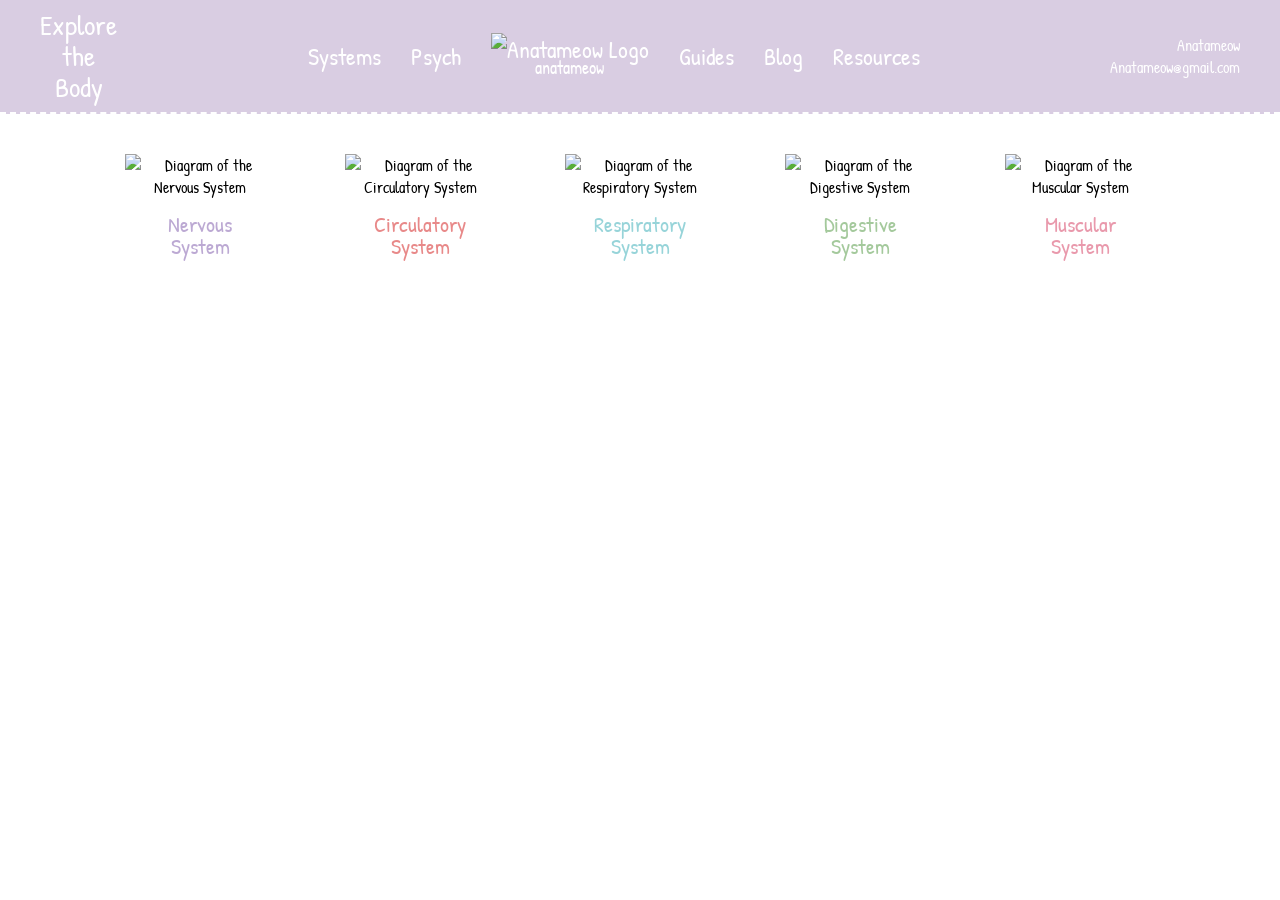
==== index.html @ ae2fab1c "Update index.html" ====
<!DOCTYPE html>
<html lang="en">
<head>
    <meta charset="UTF-8">
    <meta name="viewport" content="width=device-width, initial-scale=1.0">
    <title>Explore the Body - Anatameow</title>
    <link rel="preconnect" href="https://fonts.googleapis.com">
    <link rel="preconnect" href="https://fonts.gstatic.com" crossorigin>
    <link href="https://fonts.googleapis.com/css2?family=Patrick+Hand&display=swap" rel="stylesheet">
    <style>
        body {
            margin: 0;
            font-family: 'Patrick Hand', cursive;
            background-color: #ffffff;
        }

        .header {
            background-color: #d9cde2;
            padding: 10px 40px;
            color: white;
            border-bottom: 2px dashed #ffffff; /* Simplified wavy border */
        }

        .nav-container {
            display: flex;
            justify-content: space-between;
            align-items: center;
            font-size: 24px;
        }

        .nav-left {
            text-align: center;
            font-size: 28px;
            line-height: 1.1;
        }

        .nav-center {
            display: flex;
            align-items: center;
            gap: 30px;
        }
        
        .logo-container {
            text-align: center;
        }

        .logo-container img {
            width: 100px;
            height: auto;
        }
        
        .logo-container p {
            margin: -10px 0 0 0;
            font-size: 18px;
        }

        .nav-right {
            text-align: right;
            font-size: 16px;
        }
        
        .nav-right img {
            width: 16px;
            vertical-align: middle;
            margin-right: 5px;
        }

        .main-content {
            padding: 40px 20px;
            background-color: #ffffff;
        }

        .systems-grid {
            display: flex;
            justify-content: center;
            align-items: flex-start;
            flex-wrap: wrap;
            gap: 20px;
        }

        .system-card {
            display: flex;
            flex-direction: column;
            align-items: center;
            text-align: center;
            width: 200px;
        }

        .system-card img {
            max-width: 150px;
            height: auto;
        }

        .system-card p {
            font-size: 22px;
            margin-top: 15px;
            line-height: 1;
        }

        /* Text colors for captions */
        .color-nervous { color: #bca9d3; }
        .color-circulatory { color: #e88989; }
        .color-respiratory { color: #97d4d9; }
        .color-digestive { color: #a4c99c; }
        .color-muscular { color: #e999ac; }

    </style>
</head>
<body>

    <header class="header">
        <nav class="nav-container">
            <div class="nav-left">Explore<br>the<br>Body</div>
            
            <div class="nav-center">
                <span>Systems</span>
                <span>Psych</span>
                <div class="logo-container">
                    <img src="~/images/logo.png" alt="Anatameow Logo">
                    <p>anatameow</p>
                </div>
                <span>Guides</span>
                <span>Blog</span>
                <span>Resources</span>
            </div>

            <div class="nav-right">
                <div>
                    <img src="[data-uri]" alt="Instagram Icon">
                    <span>Anatameow</span>
                </div>
                <div>Anatameow@gmail.com</div>
            </div>
        </nav>
    </header>

    <main class="main-content">
        <div class="systems-grid">
            <div class="system-card">
                <img src="https://storage.googleapis.com/pr-newsroom-wp/1/2024/07/F91HlKk.png" alt="Diagram of the Nervous System">
                <p class="color-nervous">Nervous<br>System</p>
            </div>
            <div class="system-card">
                <img src="https://storage.googleapis.com/pr-newsroom-wp/1/2024/07/fC11bC9.png" alt="Diagram of the Circulatory System">
                <p class="color-circulatory">Circulatory<br>System</p>
            </div>
            <div class="system-card">
                <img src="https://storage.googleapis.com/pr-newsroom-wp/1/2024/07/yJtQ8nI.png" alt="Diagram of the Respiratory System">
                <p class="color-respiratory">Respiratory<br>System</p>
            </div>
            <div class="system-card">
                <img src="https://storage.googleapis.com/pr-newsroom-wp/1/2024/07/Lh2W1tK.png" alt="Diagram of the Digestive System">
                <p class="color-digestive">Digestive<br>System</p>
            </div>
            <div class="system-card">
                <img src="https://storage.googleapis.com/pr-newsroom-wp/1/2024/07/9y23yG0.png" alt="Diagram of the Muscular System">
                <p class="color-muscular">Muscular<br>System</p>
            </div>
        </div>
    </main>

</body>
</html>
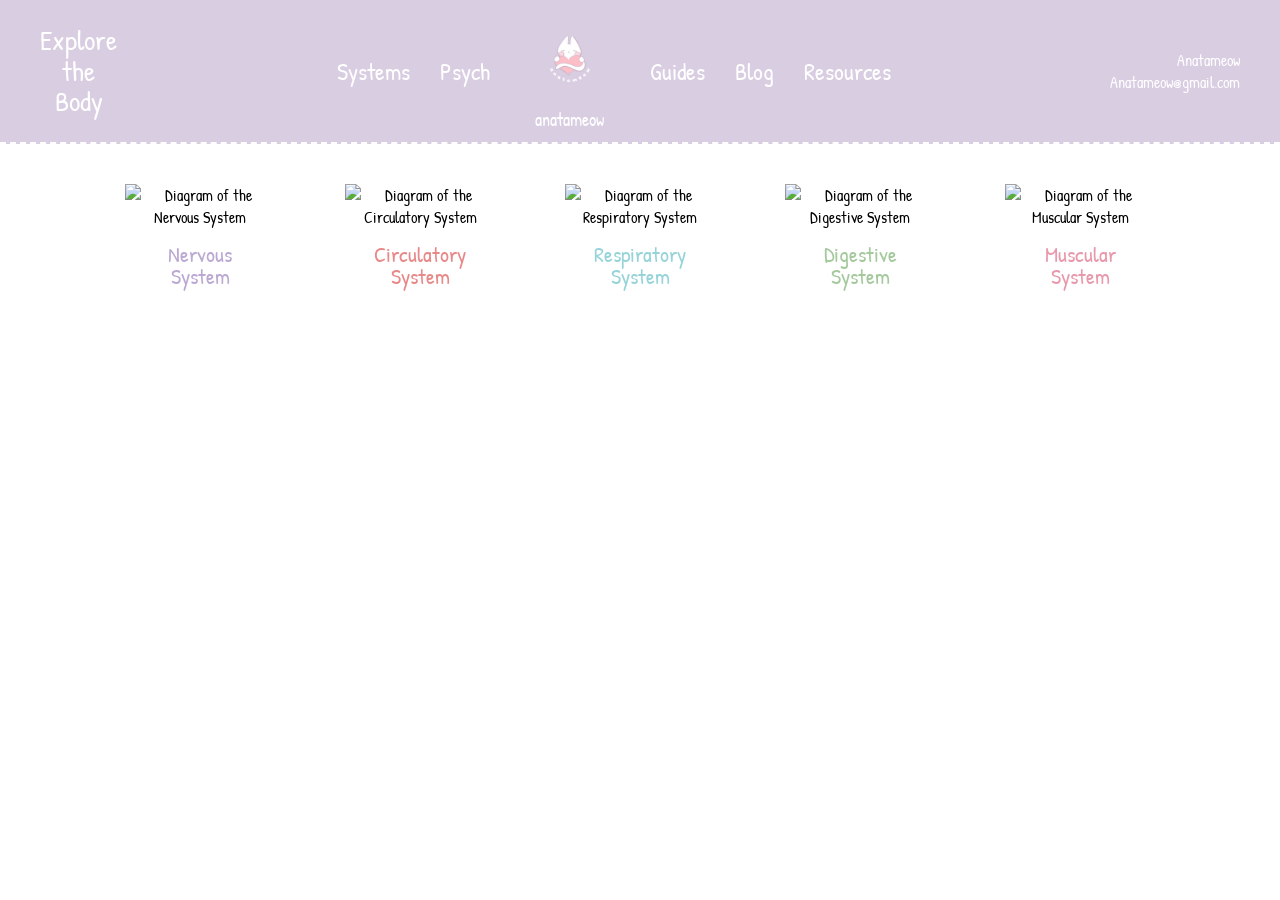
==== commit 13853fda: "Update index.html" ====
--- a/index.html
+++ b/index.html
@@ -116,7 +116,7 @@
                 <span>Systems</span>
                 <span>Psych</span>
                 <div class="logo-container">
-                    <img src="~/images/logo.png" alt="Anatameow Logo">
+                    <img src="images/logo.PNG" alt="Anatameow Logo">
                     <p>anatameow</p>
                 </div>
                 <span>Guides</span>
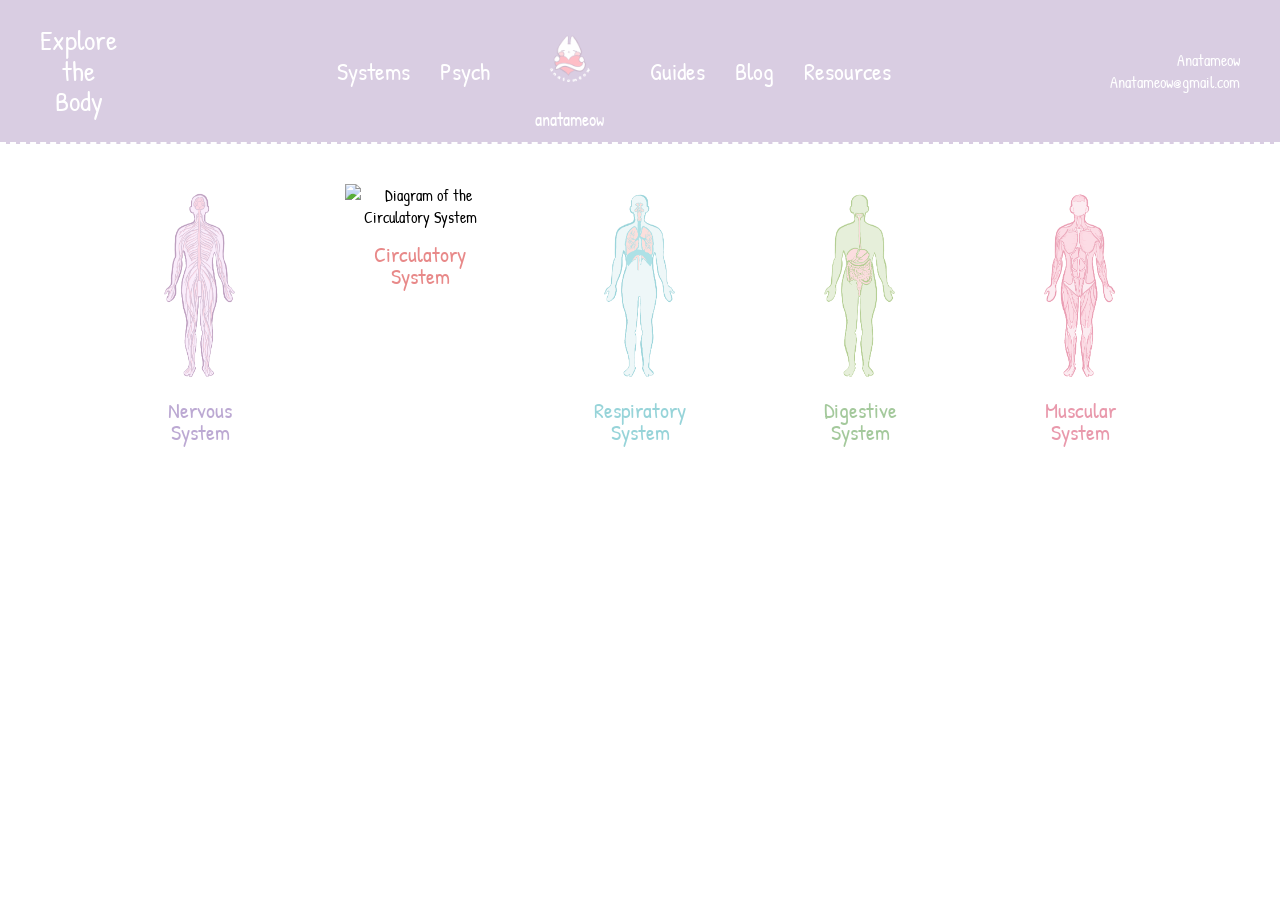
==== commit 57d55ec4: "Update index.html" ====
--- a/index.html
+++ b/index.html
@@ -137,23 +137,23 @@
     <main class="main-content">
         <div class="systems-grid">
             <div class="system-card">
-                <img src="https://storage.googleapis.com/pr-newsroom-wp/1/2024/07/F91HlKk.png" alt="Diagram of the Nervous System">
+                <img src="images/nervous.PNG" alt="Diagram of the Nervous System">
                 <p class="color-nervous">Nervous<br>System</p>
             </div>
             <div class="system-card">
-                <img src="https://storage.googleapis.com/pr-newsroom-wp/1/2024/07/fC11bC9.png" alt="Diagram of the Circulatory System">
+                <img src="images/cirulatory.PNG" alt="Diagram of the Circulatory System">
                 <p class="color-circulatory">Circulatory<br>System</p>
             </div>
             <div class="system-card">
-                <img src="https://storage.googleapis.com/pr-newsroom-wp/1/2024/07/yJtQ8nI.png" alt="Diagram of the Respiratory System">
+                <img src="images/respiratory.PNG" alt="Diagram of the Respiratory System">
                 <p class="color-respiratory">Respiratory<br>System</p>
             </div>
             <div class="system-card">
-                <img src="https://storage.googleapis.com/pr-newsroom-wp/1/2024/07/Lh2W1tK.png" alt="Diagram of the Digestive System">
+                <img src="images/digestive.PNG" alt="Diagram of the Digestive System">
                 <p class="color-digestive">Digestive<br>System</p>
             </div>
             <div class="system-card">
-                <img src="https://storage.googleapis.com/pr-newsroom-wp/1/2024/07/9y23yG0.png" alt="Diagram of the Muscular System">
+                <img src="images/muscle.PNG" alt="Diagram of the Muscular System">
                 <p class="color-muscular">Muscular<br>System</p>
             </div>
         </div>
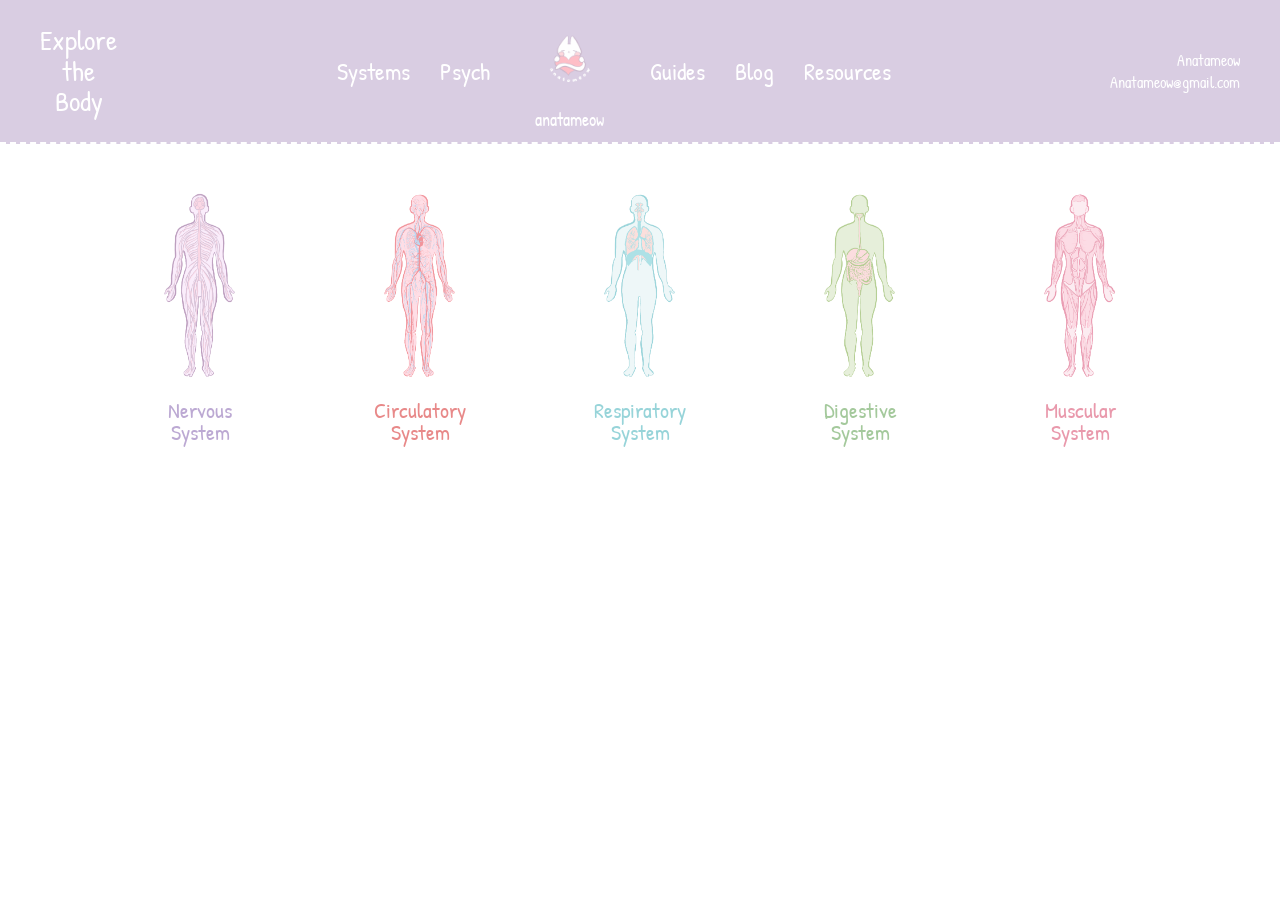
==== commit 98cbb1c7: "Update index.html" ====
--- a/index.html
+++ b/index.html
@@ -141,7 +141,7 @@
                 <p class="color-nervous">Nervous<br>System</p>
             </div>
             <div class="system-card">
-                <img src="images/cirulatory.PNG" alt="Diagram of the Circulatory System">
+                <img src="images/circulatory.PNG" alt="Diagram of the Circulatory System">
                 <p class="color-circulatory">Circulatory<br>System</p>
             </div>
             <div class="system-card">
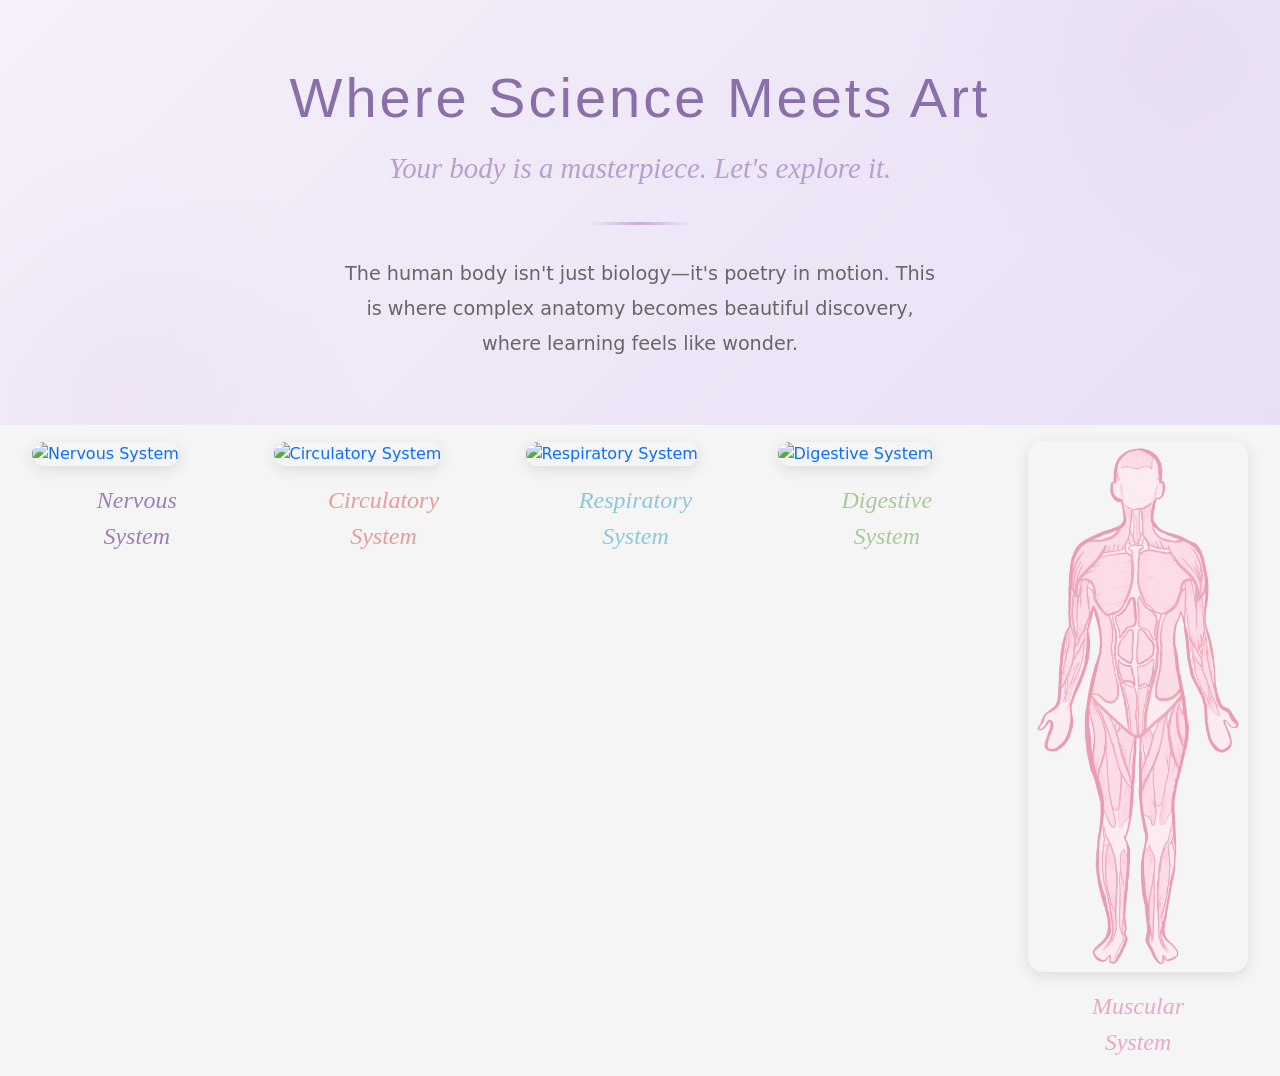
==== commit 86edbc6d: "alpha 0.1" ====
--- a/index.html
+++ b/index.html
@@ -3,161 +3,79 @@
 <head>
     <meta charset="UTF-8">
     <meta name="viewport" content="width=device-width, initial-scale=1.0">
-    <title>Explore the Body - Anatameow</title>
-    <link rel="preconnect" href="https://fonts.googleapis.com">
-    <link rel="preconnect" href="https://fonts.gstatic.com" crossorigin>
-    <link href="https://fonts.googleapis.com/css2?family=Patrick+Hand&display=swap" rel="stylesheet">
-    <style>
-        body {
-            margin: 0;
-            font-family: 'Patrick Hand', cursive;
-            background-color: #ffffff;
-        }
-
-        .header {
-            background-color: #d9cde2;
-            padding: 10px 40px;
-            color: white;
-            border-bottom: 2px dashed #ffffff; /* Simplified wavy border */
-        }
-
-        .nav-container {
-            display: flex;
-            justify-content: space-between;
-            align-items: center;
-            font-size: 24px;
-        }
-
-        .nav-left {
-            text-align: center;
-            font-size: 28px;
-            line-height: 1.1;
-        }
-
-        .nav-center {
-            display: flex;
-            align-items: center;
-            gap: 30px;
-        }
-        
-        .logo-container {
-            text-align: center;
-        }
-
-        .logo-container img {
-            width: 100px;
-            height: auto;
-        }
-        
-        .logo-container p {
-            margin: -10px 0 0 0;
-            font-size: 18px;
-        }
-
-        .nav-right {
-            text-align: right;
-            font-size: 16px;
-        }
-        
-        .nav-right img {
-            width: 16px;
-            vertical-align: middle;
-            margin-right: 5px;
-        }
-
-        .main-content {
-            padding: 40px 20px;
-            background-color: #ffffff;
-        }
-
-        .systems-grid {
-            display: flex;
-            justify-content: center;
-            align-items: flex-start;
-            flex-wrap: wrap;
-            gap: 20px;
-        }
-
-        .system-card {
-            display: flex;
-            flex-direction: column;
-            align-items: center;
-            text-align: center;
-            width: 200px;
-        }
-
-        .system-card img {
-            max-width: 150px;
-            height: auto;
-        }
-
-        .system-card p {
-            font-size: 22px;
-            margin-top: 15px;
-            line-height: 1;
-        }
-
-        /* Text colors for captions */
-        .color-nervous { color: #bca9d3; }
-        .color-circulatory { color: #e88989; }
-        .color-respiratory { color: #97d4d9; }
-        .color-digestive { color: #a4c99c; }
-        .color-muscular { color: #e999ac; }
-
-    </style>
+    <title>Anatomeow - Explore the Body</title>
+    <link href="https://cdn.jsdelivr.net/npm/bootstrap@5.3.0/dist/css/bootstrap.min.css" rel="stylesheet">
+    <link href="https://fonts.cdnfonts.com/css/more-sugar" rel="stylesheet">
+    <link rel="stylesheet" href="https://cdn.jsdelivr.net/npm/bootstrap-icons@1.13.1/font/bootstrap-icons.min.css">
+    <link rel="stylesheet" href="css/styles.min.css">
 </head>
 <body>
+    <!-- Header Placeholder -->
+    <div id="header-placeholder"></div>
 
-    <header class="header">
-        <nav class="nav-container">
-            <div class="nav-left">Explore<br>the<br>Body</div>
-            
-            <div class="nav-center">
-                <span>Systems</span>
-                <span>Psych</span>
-                <div class="logo-container">
-                    <img src="images/logo.PNG" alt="Anatameow Logo">
-                    <p>anatameow</p>
-                </div>
-                <span>Guides</span>
-                <span>Blog</span>
-                <span>Resources</span>
-            </div>
+    <!-- Hero Section -->
+    <section class="home-hero">
+        <div class="hero-content">
+            <h1 class="hero-title">Where Science Meets Art</h1>
+            <p class="hero-subtitle">Your body is a masterpiece. Let's explore it.</p>
+            <div class="hero-divider"></div>
+            <p class="hero-description">
+                The human body isn't just biology—it's poetry in motion. 
+                This is where complex anatomy becomes beautiful discovery, 
+                where learning feels like wonder.
+            </p>
+        </div>
+    </section>
 
-            <div class="nav-right">
-                <div>
-                    <img src="[data-uri]" alt="Instagram Icon">
-                    <span>Anatameow</span>
-                </div>
-                <div>Anatameow@gmail.com</div>
-            </div>
-        </nav>
-    </header>
-
+    <!-- Main Content -->
     <main class="main-content">
-        <div class="systems-grid">
-            <div class="system-card">
-                <img src="images/nervous.PNG" alt="Diagram of the Nervous System">
-                <p class="color-nervous">Nervous<br>System</p>
-            </div>
-            <div class="system-card">
-                <img src="images/circulatory.PNG" alt="Diagram of the Circulatory System">
-                <p class="color-circulatory">Circulatory<br>System</p>
-            </div>
-            <div class="system-card">
-                <img src="images/respiratory.PNG" alt="Diagram of the Respiratory System">
-                <p class="color-respiratory">Respiratory<br>System</p>
-            </div>
-            <div class="system-card">
-                <img src="images/digestive.PNG" alt="Diagram of the Digestive System">
-                <p class="color-digestive">Digestive<br>System</p>
-            </div>
-            <div class="system-card">
-                <img src="images/muscle.PNG" alt="Diagram of the Muscular System">
-                <p class="color-muscular">Muscular<br>System</p>
+        <div class="systems-container">
+            <div class="systems-row">
+                <a href="nervous-system.html" class="system-card">
+                    <img src="images/nervous.png" alt="Nervous System" id="nervous-img">
+                    <div class="system-name">Nervous<br>System</div>
+                </a>
+                
+                <a href="circulatory-system.html" class="system-card">
+                    <img src="images/circulatory.png" alt="Circulatory System" id="circulatory-img">
+                    <div class="system-name">Circulatory<br>System</div>
+                </a>
+                
+                <a href="respiratory-system.html" class="system-card">
+                    <img src="images/respiratory.png" alt="Respiratory System" id="respiratory-img">
+                    <div class="system-name">Respiratory<br>System</div>
+                </a>
+                
+                <a href="digestive-system.html" class="system-card">
+                    <img src="images/digestive.png" alt="Digestive System" id="digestive-img">
+                    <div class="system-name">Digestive<br>System</div>
+                </a>
+                
+                <a href="muscular-system.html" class="system-card">
+                    <img src="images/muscular.png" alt="Muscular System" id="muscular-img">
+                    <div class="system-name">Muscular<br>System</div>
+                </a>
             </div>
         </div>
     </main>
 
+    <!-- Footer Placeholder -->
+    <div id="footer-placeholder"></div>
+
+    <script src="https://cdn.jsdelivr.net/npm/bootstrap@5.3.0/dist/js/bootstrap.bundle.min.js"></script>
+    <script src="common.js"></script>
+    <script>
+        // Initialize page
+        async function initPage() {
+            await loadHeaderFooter();
+        }
+        
+        // Load page when ready
+        if (document.readyState === 'loading') {
+            document.addEventListener('DOMContentLoaded', initPage);
+        } else {
+            initPage();
+        }
+    </script>
 </body>
-</html>
+</html>
--- a/css/styles.min.css
+++ b/css/styles.min.css
@@ -0,0 +1 @@
+body{display:flex;flex-direction:column;min-height:100vh;margin:0}.header{background:linear-gradient(135deg,#c9a9d8 0,#b89fcc 100%);padding:.3rem 0;box-shadow:0 2px 10px rgba(0,0,0,.1)}.header-container{display:flex;align-items:flex-end;justify-content:space-between;max-width:1400px;margin:0 auto;padding:0 2rem}.logo-section{flex:0 0 auto}.logo-section img{width:160px;height:auto;cursor:pointer;object-fit:contain}.nav-left,.nav-right{display:flex;gap:2rem;flex:1;align-items:flex-end}.nav-left{justify-content:flex-end;padding-right:2rem}.nav-right{justify-content:flex-start;padding-left:2rem}.nav-link{color:#fff!important;text-decoration:none;font-family:'More Sugar',sans-serif;font-size:1.5rem;transition:all .3s ease;white-space:nowrap;position:relative}.nav-link:hover{font-size:1.7rem;font-weight:700}.mobile-menu-toggle{display:none;background:0 0;border:none;color:#fff;font-size:2rem;cursor:pointer}.mobile-nav{display:none;background:linear-gradient(135deg,#c9a9d8 0,#b89fcc 100%);padding:1rem 2rem}.mobile-nav.show{display:block}.mobile-nav a{display:block;padding:.75rem 0;color:#fff!important;text-decoration:none;font-family:'More Sugar';font-size:1.3rem;font-style:italic;border-bottom:1px solid rgba(255,255,255,.2);transition:all .3s ease}.mobile-nav a:hover{font-size:1.5rem;font-weight:700;padding-left:.5rem}.main-content{flex:1;background-color:#f5f5f5;padding:1rem 0}.home-hero{background:linear-gradient(135deg,#f5f0fa 0,#e8dff5 100%);padding:4rem 2rem;text-align:center;position:relative;overflow:hidden}.home-hero::before{content:'';position:absolute;top:-50%;right:-10%;width:500px;height:500px;background:radial-gradient(circle,rgba(201,169,216,.1) 0,transparent 70%);border-radius:50%;pointer-events:none}.home-hero::after{content:'';position:absolute;bottom:-50%;left:-10%;width:500px;height:500px;background:radial-gradient(circle,rgba(201,169,216,.1) 0,transparent 70%);border-radius:50%;pointer-events:none}.hero-content{max-width:800px;margin:0 auto;position:relative;z-index:1}.hero-title{font-size:3.5rem;font-family:'More Sugar',sans-serif;font-weight:300;color:#8a6fa8;letter-spacing:3px;margin-bottom:1rem;animation:fadeInDown 1s ease}.hero-subtitle{font-size:1.8rem;color:#b89fcc;font-style:italic;font-family:'Brush Script MT',cursive;margin-bottom:2rem;animation:fadeInUp 1s ease .2s both}.hero-divider{width:100px;height:3px;background:linear-gradient(90deg,transparent,#c9a9d8,transparent);margin:0 auto 2rem;animation:fadeIn 1s ease .4s both}.hero-description{font-size:1.2rem;line-height:1.8;color:#666;max-width:600px;margin:0 auto;animation:fadeIn 1s ease .6s both}@keyframes fadeInDown{from{opacity:0;transform:translateY(-30px)}to{opacity:1;transform:translateY(0)}}@keyframes fadeInUp{from{opacity:0;transform:translateY(30px)}to{opacity:1;transform:translateY(0)}}@keyframes fadeIn{from{opacity:0}to{opacity:1}}.systems-container{max-width:1400px;margin:0 auto;padding:0 2rem}.systems-row{display:flex;gap:2rem;justify-content:center;flex-wrap:wrap}.system-card{flex:1 1 auto;min-width:180px;max-width:220px;cursor:pointer;transition:transform .3s ease;text-decoration:none}.system-card:hover{transform:translateY(-10px)}.system-card img{width:100%;height:auto;border-radius:15px;box-shadow:0 4px 15px rgba(0,0,0,.1)}.system-name{text-align:center;margin-top:1rem;font-family:'More Sugar',cursive;font-size:1.5rem;font-style:italic}.system-card:first-child .system-name{color:#9b7fb9}.system-card:nth-child(2) .system-name{color:#e89b9b}.system-card:nth-child(3) .system-name{color:#8bc9d9}.system-card:nth-child(4) .system-name{color:#a8c99b}.system-card:nth-child(5) .system-name{color:#e8a8c9}.detail-container{max-width:1400px;margin:0 auto;padding:0 2rem}.detail-title{font-size:3.5rem;font-weight:700;color:#333;margin-bottom:2rem;margin-top:1rem;text-align:center;font-family:'More Sugar',sans-serif}.detail-subtitle{font-size:1.3rem;color:#666;text-align:center;margin-bottom:3rem}.icon-menu-container{position:relative;margin:1rem 0 1rem 0}.scroll-arrow{position:absolute;top:50%;transform:translateY(-50%);background:rgba(255,255,255,.95);border:1px solid #ddd;border-radius:50%;width:40px;height:40px;display:flex;align-items:center;justify-content:center;cursor:pointer;z-index:10;transition:all .3s ease;box-shadow:0 2px 8px rgba(0,0,0,.1)}.scroll-arrow:hover{background:#fff;box-shadow:0 4px 12px rgba(0,0,0,.15)}.scroll-arrow.left{left:-20px}.scroll-arrow.right{right:-20px}.scroll-arrow i{font-size:1.2rem;color:#333}.scroll-arrow.hidden{display:none}.icon-menu-wrapper{overflow-x:auto;overflow-y:hidden;scrollbar-width:none;-ms-overflow-style:none;scroll-behavior:smooth}.icon-menu-wrapper::-webkit-scrollbar{display:none}.icon-menu{display:flex;gap:1.5rem;padding:1rem 0;justify-content:center;min-width:min-content;margin:0 auto}.icon-item{display:flex;flex-direction:column;align-items:center;cursor:pointer;transition:transform .3s ease;min-width:100px}.icon-item:hover{transform:translateY(-5px)}.icon-item.active{transform:translateY(-5px)}.icon-circle{width:80px;height:80px;border-radius:50%;background-color:#e8e8e8;display:flex;align-items:center;justify-content:center;margin-bottom:.75rem;transition:background-color .3s ease}.icon-circle i{font-size:2.5rem;color:#666}.icon-item.active .icon-circle i{color:#fff}.icon-label{font-size:.95rem;color:#666;text-align:center;font-weight:500}.nervous-page .detail-title{color:#9b7fb9}.nervous-page .icon-item.active .icon-circle{background-color:#9b7fb9}.nervous-page .icon-item.active .icon-label{color:#9b7fb9;font-weight:600}.circulatory-page .detail-title{color:#e89b9b}.circulatory-page .icon-item.active .icon-circle{background-color:#e89b9b}.circulatory-page .icon-item.active .icon-label{color:#e89b9b;font-weight:600}.respiratory-page .detail-title{color:#8bc9d9}.respiratory-page .icon-item.active .icon-circle{background-color:#8bc9d9}.respiratory-page .icon-item.active .icon-label{color:#8bc9d9;font-weight:600}.digestive-page .detail-title{color:#a8c99b}.digestive-page .icon-item.active .icon-circle{background-color:#a8c99b}.digestive-page .icon-item.active .icon-label{color:#a8c99b;font-weight:600}.muscular-page .detail-title{color:#e8a8c9}.muscular-page .icon-item.active .icon-circle{background-color:#e8a8c9}.muscular-page .icon-item.active .icon-label{color:#e8a8c9;font-weight:600}.main-image-container{text-align:center;margin:3rem 0;background:#fff;padding:3rem;border-radius:20px}.main-image{max-width:100%;height:auto;max-height:900px;object-fit:contain}.text-menu-container{position:relative;margin:3rem 0;border-bottom:1px solid #e0e0e0}.text-menu-wrapper{overflow-x:auto;scrollbar-width:none;-ms-overflow-style:none;scroll-behavior:smooth}.text-menu-wrapper::-webkit-scrollbar{display:none}.text-menu{display:flex;gap:2rem;justify-content:center;min-width:min-content;margin:0 auto}.text-menu-item{padding:1rem .5rem;cursor:pointer;border-bottom:3px solid transparent;transition:all .3s ease;white-space:nowrap;font-size:1.1rem;color:#666;font-weight:500}.nervous-page .text-menu-item.active,.nervous-page .text-menu-item:hover{color:#9b7fb9}.nervous-page .text-menu-item.active{border-bottom-color:#9b7fb9;font-weight:600}.circulatory-page .text-menu-item.active,.circulatory-page .text-menu-item:hover{color:#e89b9b}.circulatory-page .text-menu-item.active{border-bottom-color:#e89b9b;font-weight:600}.respiratory-page .text-menu-item.active,.respiratory-page .text-menu-item:hover{color:#8bc9d9}.respiratory-page .text-menu-item.active{border-bottom-color:#8bc9d9;font-weight:600}.digestive-page .text-menu-item.active,.digestive-page .text-menu-item:hover{color:#a8c99b}.digestive-page .text-menu-item.active{border-bottom-color:#a8c99b;font-weight:600}.muscular-page .text-menu-item.active,.muscular-page .text-menu-item:hover{color:#e8a8c9}.muscular-page .text-menu-item.active{border-bottom-color:#e8a8c9;font-weight:600}.content-section{background:#fff;padding:3rem;border-radius:20px;margin:2rem 0}.content-section h3{font-size:2rem;color:#333;margin-bottom:1.5rem}.content-section p{font-size:1.1rem;line-height:1.8;color:#666}.action-buttons{display:flex;gap:1.5rem;justify-content:center;margin:3rem 0}.btn-primary-custom{background:linear-gradient(135deg,#c9a9d8 0,#b89fcc 100%);color:#fff;padding:.875rem 2rem;border-radius:25px;border:none;font-size:1.1rem;cursor:pointer;transition:all .3s ease;text-decoration:none;display:inline-block;text-align:center}.btn-primary-custom:hover{background:linear-gradient(135deg,#b89fcc 0,#a88ebc 100%);transform:translateY(-2px);box-shadow:0 4px 12px rgba(185,159,204,.4)}footer{background:linear-gradient(135deg,#c9a9d8 0,#b89fcc 100%);color:#fff;padding:2rem 0;margin-top:auto}.footer-content{max-width:1400px;margin:0 auto;padding:0 2rem;display:flex;justify-content:space-between;align-items:center}.copyright{font-size:.95rem}.instagram-link{color:#fff;text-decoration:none;display:flex;align-items:center;gap:.5rem;transition:opacity .3s}.instagram-link:hover{opacity:.8}.instagram-link i{font-size:1.5rem}.about-hero{background:linear-gradient(135deg,#f5f0fa 0,#e8dff5 100%);padding:4rem 0;text-align:center}.about-container{max-width:900px;margin:0 auto;padding:3rem 2rem}.author-photo-wrapper{text-align:center;margin-bottom:3rem;position:relative}.author-photo{width:200px;height:200px;border-radius:50%;object-fit:cover;border:8px solid #c9a9d8;box-shadow:0 10px 30px rgba(185,159,204,.3);transition:transform .3s ease}.author-photo:hover{transform:scale(1.05)}.decorative-circle{position:absolute;width:240px;height:240px;border:2px dashed #b89fcc;border-radius:50%;top:50%;left:50%;transform:translate(-50%,-50%);animation:rotate 20s linear infinite;pointer-events:none}@keyframes rotate{from{transform:translate(-50%,-50%) rotate(0)}to{transform:translate(-50%,-50%) rotate(360deg)}}.section-title{font-size:2.5rem;color:#8a6fa8;margin-bottom:2rem;text-align:center;font-weight:300;letter-spacing:2px;position:relative;padding-bottom:1rem}.section-title::after{content:'';position:absolute;bottom:0;left:50%;transform:translateX(-50%);width:100px;height:3px;background:linear-gradient(90deg,transparent,#c9a9d8,transparent)}.artist-statement{background:#fff;padding:3rem;border-radius:20px;box-shadow:0 5px 20px rgba(0,0,0,.05);margin-bottom:3rem;position:relative;overflow:hidden}.artist-statement::before{content:'"';position:absolute;top:-20px;left:20px;font-size:120px;color:#f0e8f7;font-family:Georgia,serif;line-height:1}.artist-statement p{font-size:1.2rem;line-height:2;color:#555;margin-bottom:1.5rem;text-align:justify;position:relative;z-index:1}.artist-statement p:first-of-type::first-letter{font-size:3.5rem;font-weight:700;float:left;line-height:1;margin-right:10px;color:#8a6fa8}.mission-box{background:linear-gradient(135deg,#c9a9d8 0,#b89fcc 100%);color:#fff;padding:2.5rem;border-radius:15px;margin-bottom:3rem;text-align:center}.mission-box h3{font-size:1.8rem;margin-bottom:1.5rem;font-weight:300;letter-spacing:1px}.mission-box p{font-size:1.1rem;line-height:1.8;opacity:.95}.signature{text-align:right;font-family:'Brush Script MT',cursive;font-size:2rem;color:#8a6fa8;margin-top:2rem}.inspiration-grid{display:grid;grid-template-columns:repeat(auto-fit,minmax(250px,1fr));gap:2rem;margin-top:3rem}.inspiration-card{background:#fff;padding:2rem;border-radius:15px;box-shadow:0 5px 15px rgba(0,0,0,.08);text-align:center;transition:transform .3s ease}.inspiration-card:hover{transform:translateY(-10px)}.inspiration-card i{font-size:3rem;color:#c9a9d8;margin-bottom:1rem}.inspiration-card h4{color:#8a6fa8;margin-bottom:1rem;font-size:1.3rem}.inspiration-card p{color:#666;line-height:1.6}@media (max-width:992px){.nav-left,.nav-right{display:none}.mobile-menu-toggle{display:block;position:absolute;right:2rem;top:1.5rem}.header-container{justify-content:center}.systems-row{flex-direction:column;align-items:center}.system-card{max-width:400px;width:100%}.detail-title{font-size:2.5rem}.icon-menu{justify-content:center}.text-menu{justify-content:center}.main-image-container{padding:1.5rem}.content-section{padding:1.5rem}.footer-content{flex-direction:column;gap:1rem;text-align:center}.action-buttons{flex-direction:column;align-items:center}.btn-primary-custom,.btn-secondary-custom{width:100%;max-width:300px}}.table-responsive{overflow-x:auto;-webkit-overflow-scrolling:touch}table{width:100%;min-width:500px;border-collapse:collapse}td,th{border:1px solid #ddd;padding:8px;text-align:left;white-space:nowrap}th{background-color:#f2f2f2;font-weight:700}table td:first-child,table th:first-child{width:5%}table td:nth-child(3),table th:nth-child(3){width:15%}@media (max-width:768px){.about-hero{padding:2rem 0}.section-title{font-size:2rem}.artist-statement{padding:2rem}.artist-statement p{font-size:1.1rem;text-align:left}.inspiration-grid{grid-template-columns:1fr}}@media (max-width:576px){.nav-link{font-size:1.2rem}.logo-section img{width:90px;height:auto}.system-name{font-size:1.3rem}.detail-title{font-size:2rem}.icon-circle{width:60px;height:60px}.icon-circle i{font-size:2rem}.action-buttons{flex-direction:column;align-items:center}.btn-primary-custom,.btn-secondary-custom{width:100%;max-width:300px}}
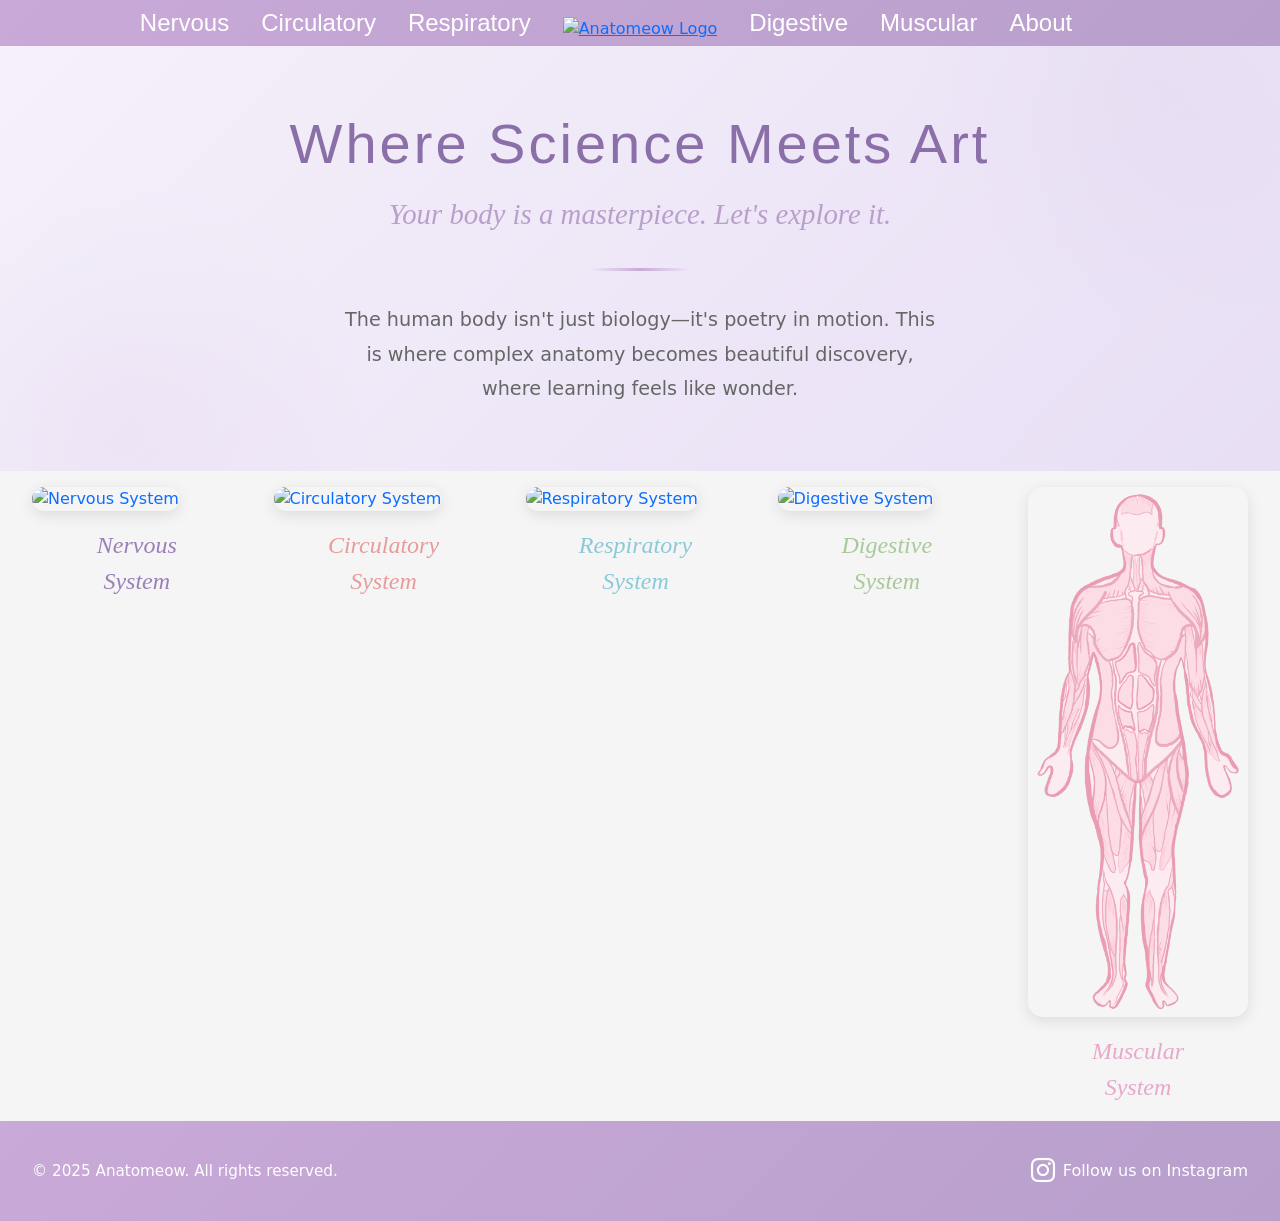
==== commit 192db11b: "update script path" ====
--- a/index.html
+++ b/index.html
@@ -63,7 +63,7 @@
     <div id="footer-placeholder"></div>
 
     <script src="https://cdn.jsdelivr.net/npm/bootstrap@5.3.0/dist/js/bootstrap.bundle.min.js"></script>
-    <script src="common.js"></script>
+    <script src="scripts/common.js"></script>
     <script>
         // Initialize page
         async function initPage() {
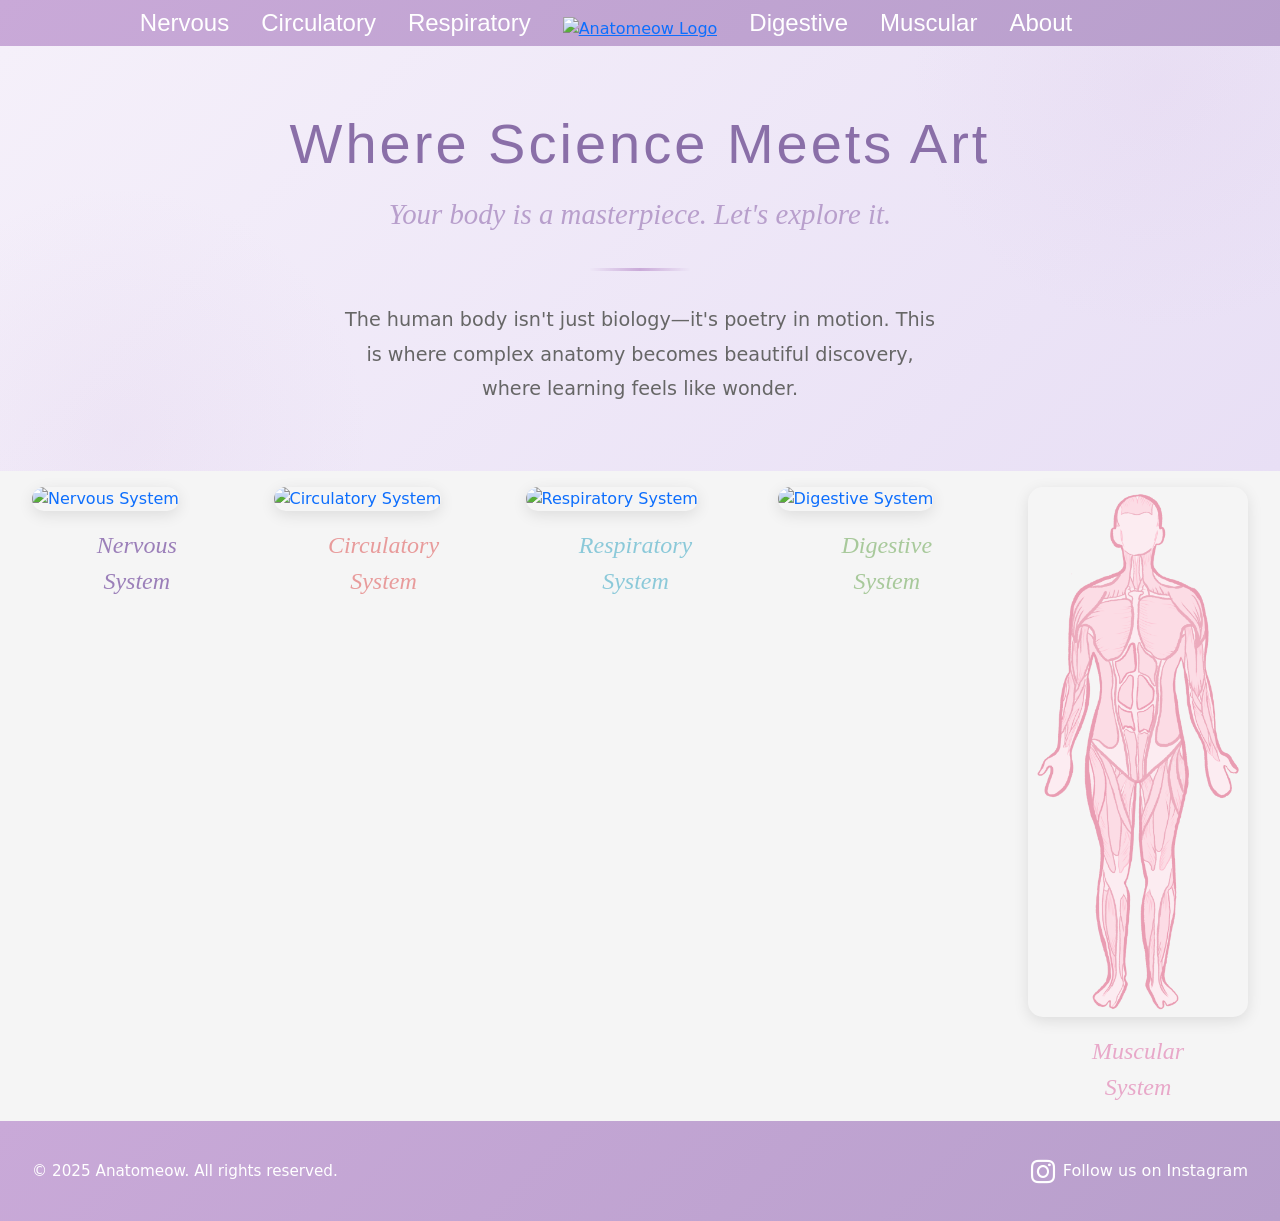
==== commit 064a7195: "add new icons" ====
--- a/index.html
+++ b/index.html
@@ -6,7 +6,7 @@
     <title>Anatomeow - Explore the Body</title>
     <link href="https://cdn.jsdelivr.net/npm/bootstrap@5.3.0/dist/css/bootstrap.min.css" rel="stylesheet">
     <link href="https://fonts.cdnfonts.com/css/more-sugar" rel="stylesheet">
-    <link rel="stylesheet" href="https://cdn.jsdelivr.net/npm/bootstrap-icons@1.13.1/font/bootstrap-icons.min.css">
+    <link rel="stylesheet" href="css/icons.min.css">
     <link rel="stylesheet" href="css/styles.min.css">
 </head>
 <body>
--- a/css/icons.min.css
+++ b/css/icons.min.css
@@ -0,0 +1 @@
+@font-face{font-display:block;font-family:icomoon;src:url('./fonts/icons.woff?nrtchb') format('woff')}.bi::before,[class*=" bi-"]::before,[class^=bi-]::before{display:inline-block;font-family:icomoon!important;font-style:normal;font-weight:400!important;font-variant:normal;text-transform:none;line-height:1;vertical-align:-.125em;-webkit-font-smoothing:antialiased;-moz-osx-font-smoothing:grayscale}.bi-instagram:before{content:"\e900"}.bi-facebook:before{content:"\e901"}.bi-envelope:before{content:"\e902"}.bi-reddit:before{content:"\e903"}.bi-youtube:before{content:"\e904"}.bi-throat:before{content:"\e905"}.bi-nose:before{content:"\e906"}.bi-book:before{content:"\e907"}.bi-pharynx:before{content:"\e908"}.bi-stomach:before{content:"\e909"}.bi-gallbladder:before{content:"\e90a"}.bi-pancreas:before{content:"\e90b"}.bi-shield:before{content:"\e90c"}.bi-list:before{content:"\e90d"}.bi-chevron-left:before{content:"\e90e"}.bi-chevron-right:before{content:"\e90f"}.bi-nerve:before{content:"\e910"}.bi-neurology:before{content:"\e911"}.bi-colon:before{content:"\e912"}.bi-liver:before{content:"\e913"}.bi-head:before{content:"\e914"}.bi-spine:before{content:"\e915"}.bi-heart-organ:before{content:"\e916"}.bi-blood-drop:before{content:"\e917"}.bi-blood-vessel:before{content:"\e918"}.bi-brain:before{content:"\e919"}.bi-brain-dience:before{content:"\e91a"}.bi-brain-nerves:before{content:"\e91b"}.bi-brain-head:before{content:"\e91c"}.bi-circle-flow:before{content:"\e91d"}.bi-flow:before{content:"\e91e"}.bi-circulatory:before{content:"\e91f"}.bi-trachea:before{content:"\e920"}.bi-lungs:before{content:"\e921"}.bi-mouth:before{content:"\e922"}.bi-larynx:before{content:"\e923"}
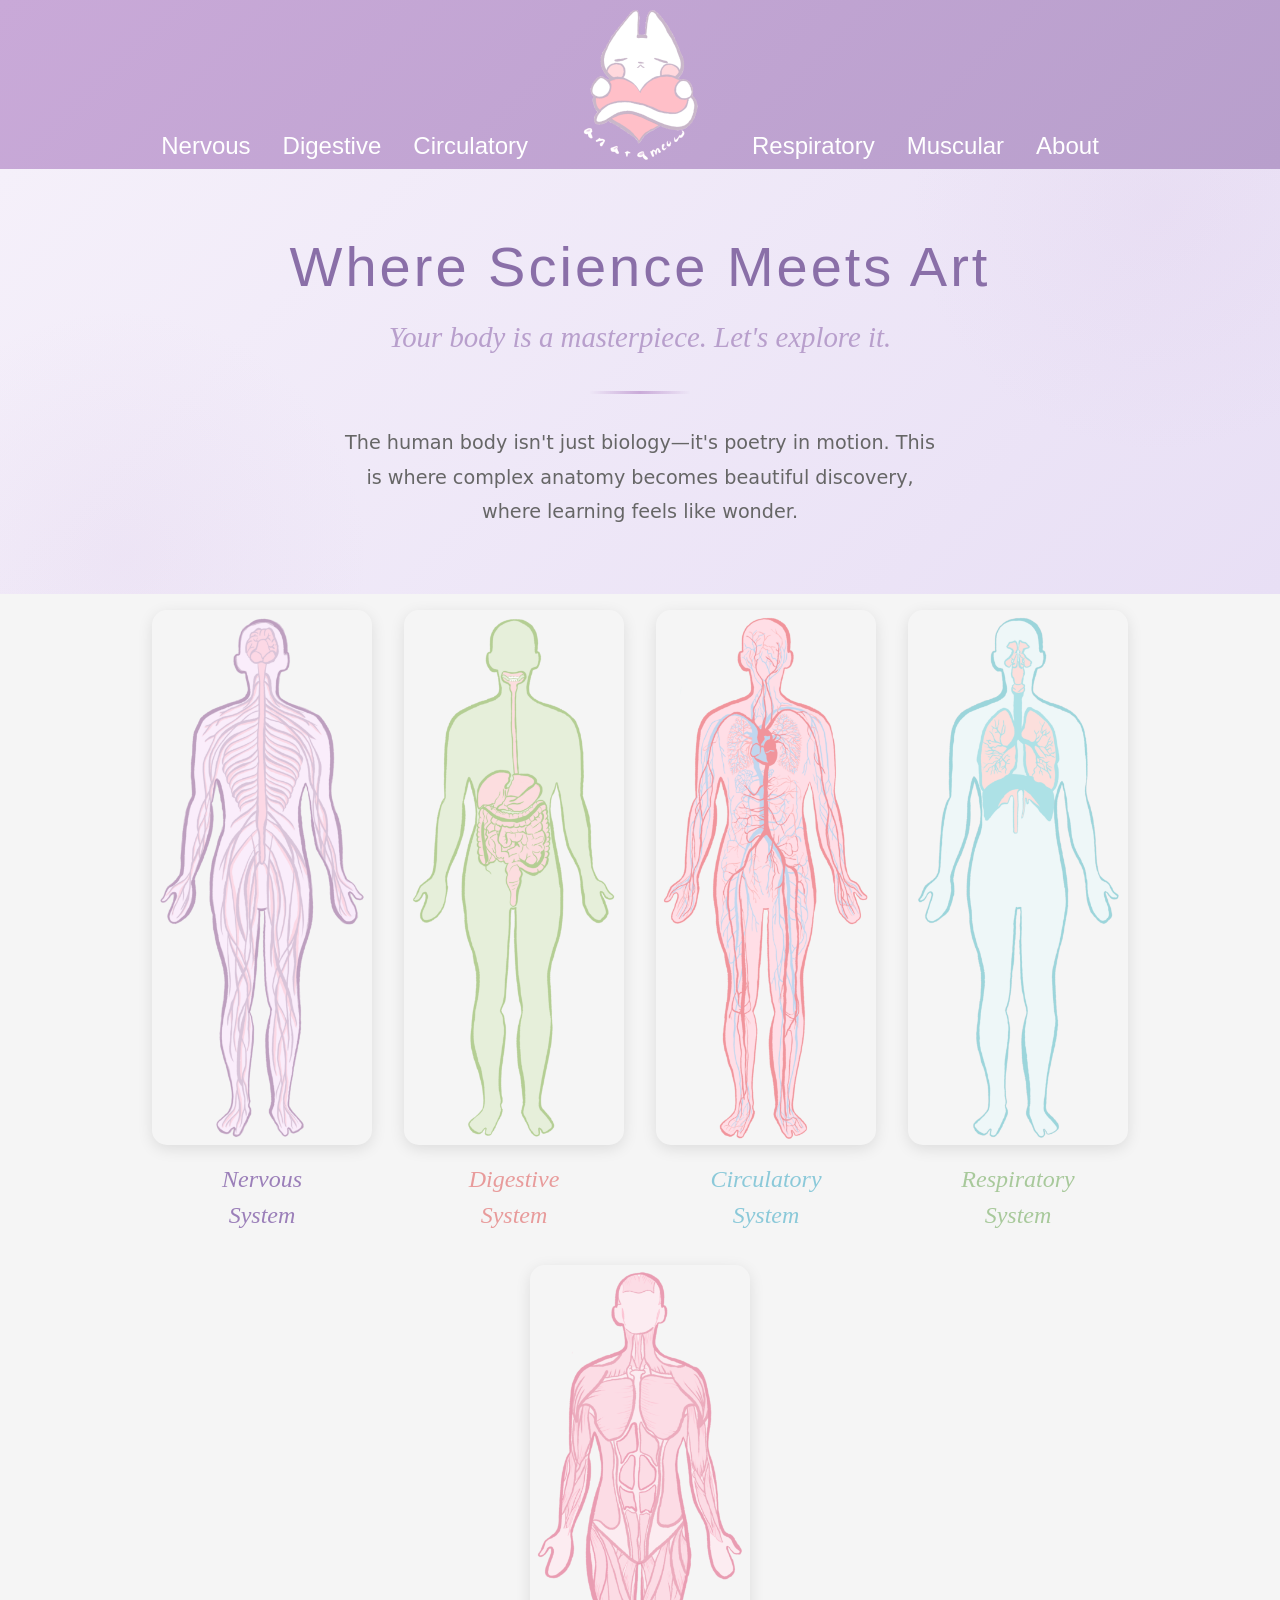
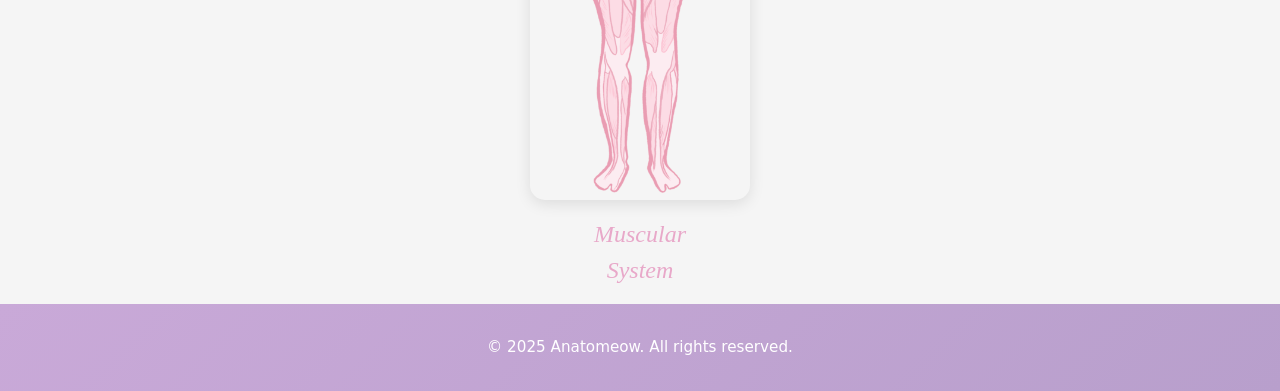
==== commit bb4213ce: "alpha 0.2" ====
--- a/index.html
+++ b/index.html
@@ -6,7 +6,7 @@
     <title>Anatomeow - Explore the Body</title>
     <link href="https://cdn.jsdelivr.net/npm/bootstrap@5.3.0/dist/css/bootstrap.min.css" rel="stylesheet">
     <link href="https://fonts.cdnfonts.com/css/more-sugar" rel="stylesheet">
-    <link rel="stylesheet" href="css/icons.min.css">
+    <link rel="stylesheet" href="https://cdn.jsdelivr.net/npm/bootstrap-icons@1.13.1/font/bootstrap-icons.min.css">
     <link rel="stylesheet" href="css/styles.min.css">
 </head>
 <body>
@@ -35,6 +35,11 @@
                     <img src="images/nervous.png" alt="Nervous System" id="nervous-img">
                     <div class="system-name">Nervous<br>System</div>
                 </a>
+
+                 <a href="digestive-system.html" class="system-card">
+                    <img src="images/digestive.png" alt="Digestive System" id="digestive-img">
+                    <div class="system-name">Digestive<br>System</div>
+                </a>
                 
                 <a href="circulatory-system.html" class="system-card">
                     <img src="images/circulatory.png" alt="Circulatory System" id="circulatory-img">
@@ -44,11 +49,6 @@
                 <a href="respiratory-system.html" class="system-card">
                     <img src="images/respiratory.png" alt="Respiratory System" id="respiratory-img">
                     <div class="system-name">Respiratory<br>System</div>
-                </a>
-                
-                <a href="digestive-system.html" class="system-card">
-                    <img src="images/digestive.png" alt="Digestive System" id="digestive-img">
-                    <div class="system-name">Digestive<br>System</div>
                 </a>
                 
                 <a href="muscular-system.html" class="system-card">
--- a/css/styles.min.css
+++ b/css/styles.min.css
@@ -1 +1 @@
-body{display:flex;flex-direction:column;min-height:100vh;margin:0}.header{background:linear-gradient(135deg,#c9a9d8 0,#b89fcc 100%);padding:.3rem 0;box-shadow:0 2px 10px rgba(0,0,0,.1)}.header-container{display:flex;align-items:flex-end;justify-content:space-between;max-width:1400px;margin:0 auto;padding:0 2rem}.logo-section{flex:0 0 auto}.logo-section img{width:160px;height:auto;cursor:pointer;object-fit:contain}.nav-left,.nav-right{display:flex;gap:2rem;flex:1;align-items:flex-end}.nav-left{justify-content:flex-end;padding-right:2rem}.nav-right{justify-content:flex-start;padding-left:2rem}.nav-link{color:#fff!important;text-decoration:none;font-family:'More Sugar',sans-serif;font-size:1.5rem;transition:all .3s ease;white-space:nowrap;position:relative}.nav-link:hover{font-size:1.7rem;font-weight:700}.mobile-menu-toggle{display:none;background:0 0;border:none;color:#fff;font-size:2rem;cursor:pointer}.mobile-nav{display:none;background:linear-gradient(135deg,#c9a9d8 0,#b89fcc 100%);padding:1rem 2rem}.mobile-nav.show{display:block}.mobile-nav a{display:block;padding:.75rem 0;color:#fff!important;text-decoration:none;font-family:'More Sugar';font-size:1.3rem;font-style:italic;border-bottom:1px solid rgba(255,255,255,.2);transition:all .3s ease}.mobile-nav a:hover{font-size:1.5rem;font-weight:700;padding-left:.5rem}.main-content{flex:1;background-color:#f5f5f5;padding:1rem 0}.home-hero{background:linear-gradient(135deg,#f5f0fa 0,#e8dff5 100%);padding:4rem 2rem;text-align:center;position:relative;overflow:hidden}.home-hero::before{content:'';position:absolute;top:-50%;right:-10%;width:500px;height:500px;background:radial-gradient(circle,rgba(201,169,216,.1) 0,transparent 70%);border-radius:50%;pointer-events:none}.home-hero::after{content:'';position:absolute;bottom:-50%;left:-10%;width:500px;height:500px;background:radial-gradient(circle,rgba(201,169,216,.1) 0,transparent 70%);border-radius:50%;pointer-events:none}.hero-content{max-width:800px;margin:0 auto;position:relative;z-index:1}.hero-title{font-size:3.5rem;font-family:'More Sugar',sans-serif;font-weight:300;color:#8a6fa8;letter-spacing:3px;margin-bottom:1rem;animation:fadeInDown 1s ease}.hero-subtitle{font-size:1.8rem;color:#b89fcc;font-style:italic;font-family:'Brush Script MT',cursive;margin-bottom:2rem;animation:fadeInUp 1s ease .2s both}.hero-divider{width:100px;height:3px;background:linear-gradient(90deg,transparent,#c9a9d8,transparent);margin:0 auto 2rem;animation:fadeIn 1s ease .4s both}.hero-description{font-size:1.2rem;line-height:1.8;color:#666;max-width:600px;margin:0 auto;animation:fadeIn 1s ease .6s both}@keyframes fadeInDown{from{opacity:0;transform:translateY(-30px)}to{opacity:1;transform:translateY(0)}}@keyframes fadeInUp{from{opacity:0;transform:translateY(30px)}to{opacity:1;transform:translateY(0)}}@keyframes fadeIn{from{opacity:0}to{opacity:1}}.systems-container{max-width:1400px;margin:0 auto;padding:0 2rem}.systems-row{display:flex;gap:2rem;justify-content:center;flex-wrap:wrap}.system-card{flex:1 1 auto;min-width:180px;max-width:220px;cursor:pointer;transition:transform .3s ease;text-decoration:none}.system-card:hover{transform:translateY(-10px)}.system-card img{width:100%;height:auto;border-radius:15px;box-shadow:0 4px 15px rgba(0,0,0,.1)}.system-name{text-align:center;margin-top:1rem;font-family:'More Sugar',cursive;font-size:1.5rem;font-style:italic}.system-card:first-child .system-name{color:#9b7fb9}.system-card:nth-child(2) .system-name{color:#e89b9b}.system-card:nth-child(3) .system-name{color:#8bc9d9}.system-card:nth-child(4) .system-name{color:#a8c99b}.system-card:nth-child(5) .system-name{color:#e8a8c9}.detail-container{max-width:1400px;margin:0 auto;padding:0 2rem}.detail-title{font-size:3.5rem;font-weight:700;color:#333;margin-bottom:2rem;margin-top:1rem;text-align:center;font-family:'More Sugar',sans-serif}.detail-subtitle{font-size:1.3rem;color:#666;text-align:center;margin-bottom:3rem}.icon-menu-container{position:relative;margin:1rem 0 1rem 0}.scroll-arrow{position:absolute;top:50%;transform:translateY(-50%);background:rgba(255,255,255,.95);border:1px solid #ddd;border-radius:50%;width:40px;height:40px;display:flex;align-items:center;justify-content:center;cursor:pointer;z-index:10;transition:all .3s ease;box-shadow:0 2px 8px rgba(0,0,0,.1)}.scroll-arrow:hover{background:#fff;box-shadow:0 4px 12px rgba(0,0,0,.15)}.scroll-arrow.left{left:-20px}.scroll-arrow.right{right:-20px}.scroll-arrow i{font-size:1.2rem;color:#333}.scroll-arrow.hidden{display:none}.icon-menu-wrapper{overflow-x:auto;overflow-y:hidden;scrollbar-width:none;-ms-overflow-style:none;scroll-behavior:smooth}.icon-menu-wrapper::-webkit-scrollbar{display:none}.icon-menu{display:flex;gap:1.5rem;padding:1rem 0;justify-content:center;min-width:min-content;margin:0 auto}.icon-item{display:flex;flex-direction:column;align-items:center;cursor:pointer;transition:transform .3s ease;min-width:100px}.icon-item:hover{transform:translateY(-5px)}.icon-item.active{transform:translateY(-5px)}.icon-circle{width:80px;height:80px;border-radius:50%;background-color:#e8e8e8;display:flex;align-items:center;justify-content:center;margin-bottom:.75rem;transition:background-color .3s ease}.icon-circle i{font-size:2.5rem;color:#666}.icon-item.active .icon-circle i{color:#fff}.icon-label{font-size:.95rem;color:#666;text-align:center;font-weight:500}.nervous-page .detail-title{color:#9b7fb9}.nervous-page .icon-item.active .icon-circle{background-color:#9b7fb9}.nervous-page .icon-item.active .icon-label{color:#9b7fb9;font-weight:600}.circulatory-page .detail-title{color:#e89b9b}.circulatory-page .icon-item.active .icon-circle{background-color:#e89b9b}.circulatory-page .icon-item.active .icon-label{color:#e89b9b;font-weight:600}.respiratory-page .detail-title{color:#8bc9d9}.respiratory-page .icon-item.active .icon-circle{background-color:#8bc9d9}.respiratory-page .icon-item.active .icon-label{color:#8bc9d9;font-weight:600}.digestive-page .detail-title{color:#a8c99b}.digestive-page .icon-item.active .icon-circle{background-color:#a8c99b}.digestive-page .icon-item.active .icon-label{color:#a8c99b;font-weight:600}.muscular-page .detail-title{color:#e8a8c9}.muscular-page .icon-item.active .icon-circle{background-color:#e8a8c9}.muscular-page .icon-item.active .icon-label{color:#e8a8c9;font-weight:600}.main-image-container{text-align:center;margin:3rem 0;background:#fff;padding:3rem;border-radius:20px}.main-image{max-width:100%;height:auto;max-height:900px;object-fit:contain}.text-menu-container{position:relative;margin:3rem 0;border-bottom:1px solid #e0e0e0}.text-menu-wrapper{overflow-x:auto;scrollbar-width:none;-ms-overflow-style:none;scroll-behavior:smooth}.text-menu-wrapper::-webkit-scrollbar{display:none}.text-menu{display:flex;gap:2rem;justify-content:center;min-width:min-content;margin:0 auto}.text-menu-item{padding:1rem .5rem;cursor:pointer;border-bottom:3px solid transparent;transition:all .3s ease;white-space:nowrap;font-size:1.1rem;color:#666;font-weight:500}.nervous-page .text-menu-item.active,.nervous-page .text-menu-item:hover{color:#9b7fb9}.nervous-page .text-menu-item.active{border-bottom-color:#9b7fb9;font-weight:600}.circulatory-page .text-menu-item.active,.circulatory-page .text-menu-item:hover{color:#e89b9b}.circulatory-page .text-menu-item.active{border-bottom-color:#e89b9b;font-weight:600}.respiratory-page .text-menu-item.active,.respiratory-page .text-menu-item:hover{color:#8bc9d9}.respiratory-page .text-menu-item.active{border-bottom-color:#8bc9d9;font-weight:600}.digestive-page .text-menu-item.active,.digestive-page .text-menu-item:hover{color:#a8c99b}.digestive-page .text-menu-item.active{border-bottom-color:#a8c99b;font-weight:600}.muscular-page .text-menu-item.active,.muscular-page .text-menu-item:hover{color:#e8a8c9}.muscular-page .text-menu-item.active{border-bottom-color:#e8a8c9;font-weight:600}.content-section{background:#fff;padding:3rem;border-radius:20px;margin:2rem 0}.content-section h3{font-size:2rem;color:#333;margin-bottom:1.5rem}.content-section p{font-size:1.1rem;line-height:1.8;color:#666}.action-buttons{display:flex;gap:1.5rem;justify-content:center;margin:3rem 0}.btn-primary-custom{background:linear-gradient(135deg,#c9a9d8 0,#b89fcc 100%);color:#fff;padding:.875rem 2rem;border-radius:25px;border:none;font-size:1.1rem;cursor:pointer;transition:all .3s ease;text-decoration:none;display:inline-block;text-align:center}.btn-primary-custom:hover{background:linear-gradient(135deg,#b89fcc 0,#a88ebc 100%);transform:translateY(-2px);box-shadow:0 4px 12px rgba(185,159,204,.4)}footer{background:linear-gradient(135deg,#c9a9d8 0,#b89fcc 100%);color:#fff;padding:2rem 0;margin-top:auto}.footer-content{max-width:1400px;margin:0 auto;padding:0 2rem;display:flex;justify-content:space-between;align-items:center}.copyright{font-size:.95rem}.instagram-link{color:#fff;text-decoration:none;display:flex;align-items:center;gap:.5rem;transition:opacity .3s}.instagram-link:hover{opacity:.8}.instagram-link i{font-size:1.5rem}.about-hero{background:linear-gradient(135deg,#f5f0fa 0,#e8dff5 100%);padding:4rem 0;text-align:center}.about-container{max-width:900px;margin:0 auto;padding:3rem 2rem}.author-photo-wrapper{text-align:center;margin-bottom:3rem;position:relative}.author-photo{width:200px;height:200px;border-radius:50%;object-fit:cover;border:8px solid #c9a9d8;box-shadow:0 10px 30px rgba(185,159,204,.3);transition:transform .3s ease}.author-photo:hover{transform:scale(1.05)}.decorative-circle{position:absolute;width:240px;height:240px;border:2px dashed #b89fcc;border-radius:50%;top:50%;left:50%;transform:translate(-50%,-50%);animation:rotate 20s linear infinite;pointer-events:none}@keyframes rotate{from{transform:translate(-50%,-50%) rotate(0)}to{transform:translate(-50%,-50%) rotate(360deg)}}.section-title{font-size:2.5rem;color:#8a6fa8;margin-bottom:2rem;text-align:center;font-weight:300;letter-spacing:2px;position:relative;padding-bottom:1rem}.section-title::after{content:'';position:absolute;bottom:0;left:50%;transform:translateX(-50%);width:100px;height:3px;background:linear-gradient(90deg,transparent,#c9a9d8,transparent)}.artist-statement{background:#fff;padding:3rem;border-radius:20px;box-shadow:0 5px 20px rgba(0,0,0,.05);margin-bottom:3rem;position:relative;overflow:hidden}.artist-statement::before{content:'"';position:absolute;top:-20px;left:20px;font-size:120px;color:#f0e8f7;font-family:Georgia,serif;line-height:1}.artist-statement p{font-size:1.2rem;line-height:2;color:#555;margin-bottom:1.5rem;text-align:justify;position:relative;z-index:1}.artist-statement p:first-of-type::first-letter{font-size:3.5rem;font-weight:700;float:left;line-height:1;margin-right:10px;color:#8a6fa8}.mission-box{background:linear-gradient(135deg,#c9a9d8 0,#b89fcc 100%);color:#fff;padding:2.5rem;border-radius:15px;margin-bottom:3rem;text-align:center}.mission-box h3{font-size:1.8rem;margin-bottom:1.5rem;font-weight:300;letter-spacing:1px}.mission-box p{font-size:1.1rem;line-height:1.8;opacity:.95}.signature{text-align:right;font-family:'Brush Script MT',cursive;font-size:2rem;color:#8a6fa8;margin-top:2rem}.inspiration-grid{display:grid;grid-template-columns:repeat(auto-fit,minmax(250px,1fr));gap:2rem;margin-top:3rem}.inspiration-card{background:#fff;padding:2rem;border-radius:15px;box-shadow:0 5px 15px rgba(0,0,0,.08);text-align:center;transition:transform .3s ease}.inspiration-card:hover{transform:translateY(-10px)}.inspiration-card i{font-size:3rem;color:#c9a9d8;margin-bottom:1rem}.inspiration-card h4{color:#8a6fa8;margin-bottom:1rem;font-size:1.3rem}.inspiration-card p{color:#666;line-height:1.6}@media (max-width:992px){.nav-left,.nav-right{display:none}.mobile-menu-toggle{display:block;position:absolute;right:2rem;top:1.5rem}.header-container{justify-content:center}.systems-row{flex-direction:column;align-items:center}.system-card{max-width:400px;width:100%}.detail-title{font-size:2.5rem}.icon-menu{justify-content:center}.text-menu{justify-content:center}.main-image-container{padding:1.5rem}.content-section{padding:1.5rem}.footer-content{flex-direction:column;gap:1rem;text-align:center}.action-buttons{flex-direction:column;align-items:center}.btn-primary-custom,.btn-secondary-custom{width:100%;max-width:300px}}.table-responsive{overflow-x:auto;-webkit-overflow-scrolling:touch}table{width:100%;min-width:500px;border-collapse:collapse}td,th{border:1px solid #ddd;padding:8px;text-align:left;white-space:nowrap}th{background-color:#f2f2f2;font-weight:700}table td:first-child,table th:first-child{width:5%}table td:nth-child(3),table th:nth-child(3){width:15%}@media (max-width:768px){.about-hero{padding:2rem 0}.section-title{font-size:2rem}.artist-statement{padding:2rem}.artist-statement p{font-size:1.1rem;text-align:left}.inspiration-grid{grid-template-columns:1fr}}@media (max-width:576px){.nav-link{font-size:1.2rem}.logo-section img{width:90px;height:auto}.system-name{font-size:1.3rem}.detail-title{font-size:2rem}.icon-circle{width:60px;height:60px}.icon-circle i{font-size:2rem}.action-buttons{flex-direction:column;align-items:center}.btn-primary-custom,.btn-secondary-custom{width:100%;max-width:300px}}+body{display:flex;flex-direction:column;min-height:100vh;margin:0}.header{background:linear-gradient(135deg,#c9a9d8 0%,#b89fcc 100%);padding:.3rem 0;box-shadow:0 2px 10px rgba(0,0,0,.1)}.header-container{display:flex;align-items:flex-end;justify-content:space-between;max-width:1400px;margin:0 auto;padding:0 2rem}.logo-section{flex:0 0 auto}.logo-section img{width:160px;height:auto;cursor:pointer;object-fit:contain}.nav-left,.nav-right{display:flex;gap:2rem;flex:1;align-items:flex-end}.nav-left{justify-content:flex-end;padding-right:2rem}.nav-right{justify-content:flex-start;padding-left:2rem}.nav-link{color:#fff!important;text-decoration:none;font-family:'More Sugar',sans-serif;font-size:1.5rem;transition:all .3s ease;white-space:nowrap;position:relative}.nav-link:hover{font-size:1.7rem;font-weight:700}.mobile-menu-toggle{display:none;background:0 0;border:none;color:#fff;font-size:2rem;cursor:pointer}.mobile-nav{display:none;background:linear-gradient(135deg,#c9a9d8 0%,#b89fcc 100%);padding:1rem 2rem}.mobile-nav.show{display:block}.mobile-nav a{display:block;padding:.75rem 0;color:#fff!important;text-decoration:none;font-family:'More Sugar';font-size:1.3rem;font-style:italic;border-bottom:1px solid rgba(255,255,255,.2);transition:all .3s ease}.mobile-nav a:hover{font-size:1.5rem;font-weight:700;padding-left:.5rem}.main-content{flex:1;background-color:#f5f5f5;padding:1rem 0}.home-hero{background:linear-gradient(135deg,#f5f0fa 0%,#e8dff5 100%);padding:4rem 2rem;text-align:center;position:relative;overflow:hidden}.home-hero::before{content:'';position:absolute;top:-50%;right:-10%;width:500px;height:500px;background:radial-gradient(circle,rgba(201,169,216,.1) 0%,transparent 70%);border-radius:50%;pointer-events:none}.home-hero::after{content:'';position:absolute;bottom:-50%;left:-10%;width:500px;height:500px;background:radial-gradient(circle,rgba(201,169,216,.1) 0%,transparent 70%);border-radius:50%;pointer-events:none}.hero-content{max-width:800px;margin:0 auto;position:relative;z-index:1}.hero-title{font-size:3.5rem;font-family:'More Sugar',sans-serif;font-weight:300;color:#8a6fa8;letter-spacing:3px;margin-bottom:1rem;animation:fadeInDown 1s ease}.hero-subtitle{font-size:1.8rem;color:#b89fcc;font-style:italic;font-family:'Brush Script MT',cursive;margin-bottom:2rem;animation:fadeInUp 1s ease .2s both}.hero-divider{width:100px;height:3px;background:linear-gradient(90deg,transparent,#c9a9d8,transparent);margin:0 auto 2rem;animation:fadeIn 1s ease .4s both}.hero-description{font-size:1.2rem;line-height:1.8;color:#666;max-width:600px;margin:0 auto;animation:fadeIn 1s ease .6s both}@keyframes fadeInDown{from{opacity:0;transform:translateY(-30px)}to{opacity:1;transform:translateY(0)}}@keyframes fadeInUp{from{opacity:0;transform:translateY(30px)}to{opacity:1;transform:translateY(0)}}@keyframes fadeIn{from{opacity:0}to{opacity:1}}.systems-container{max-width:1400px;margin:0 auto;padding:0 2rem}.systems-row{display:flex;gap:2rem;justify-content:center;flex-wrap:wrap}.system-card{flex:1 1 auto;min-width:180px;max-width:220px;cursor:pointer;transition:transform .3s ease;text-decoration:none}.system-card:hover{transform:translateY(-10px)}.system-card img{width:100%;height:auto;border-radius:15px;box-shadow:0 4px 15px rgba(0,0,0,.1)}.system-name{text-align:center;margin-top:1rem;font-family:'More Sugar',cursive;font-size:1.5rem;font-style:italic}.system-card:nth-child(1) .system-name{color:#9b7fb9}.system-card:nth-child(2) .system-name{color:#e89b9b}.system-card:nth-child(3) .system-name{color:#8bc9d9}.system-card:nth-child(4) .system-name{color:#a8c99b}.system-card:nth-child(5) .system-name{color:#e8a8c9}.detail-container{max-width:1400px;margin:0 auto;padding:0 2rem}.detail-title{font-size:3.5rem;font-weight:700;color:#333;margin-bottom:2rem;margin-top:1rem;text-align:center;font-family:'More Sugar',sans-serif}.detail-subtitle{font-size:1.3rem;color:#666;text-align:center;margin-bottom:3rem}.icon-menu-container{position:relative;margin:1rem 0 1rem 0}.scroll-arrow{position:absolute;top:50%;transform:translateY(-50%);background:rgba(255,255,255,.95);border:1px solid #ddd;border-radius:50%;width:40px;height:40px;display:flex;align-items:center;justify-content:center;cursor:pointer;z-index:10;transition:all .3s ease;box-shadow:0 2px 8px rgba(0,0,0,.1)}.scroll-arrow:hover{background:#fff;box-shadow:0 4px 12px rgba(0,0,0,.15)}.scroll-arrow.left{left:-20px}.scroll-arrow.right{right:-20px}.scroll-arrow i{font-size:1.2rem;color:#333}.scroll-arrow.hidden{display:none}.icon-menu-wrapper{overflow-x:auto;overflow-y:hidden;scrollbar-width:none;-ms-overflow-style:none;scroll-behavior:smooth}.icon-menu-wrapper::-webkit-scrollbar{display:none}.icon-menu{display:flex;gap:1.5rem;padding:1rem 0;justify-content:center;min-width:min-content;margin:0 auto}.icon-item{display:flex;flex-direction:column;align-items:center;cursor:pointer;transition:transform .3s ease;min-width:100px}.icon-item:hover{transform:translateY(-5px)}.icon-item.active{transform:translateY(-5px)}.icon-circle{width:80px;height:80px;border-radius:50%;background-color:#e8e8e8;display:flex;align-items:center;justify-content:center;margin-bottom:.75rem;transition:background-color .3s ease}.icon-circle i{font-size:2.5rem;color:#666}.icon-item.active .icon-circle i{color:#fff}.icon-label{font-size:.95rem;color:#666;text-align:center;font-weight:500}.nervous-page .detail-title{color:#9b7fb9}.nervous-page .icon-item.active .icon-circle{background-color:#9b7fb9}.nervous-page .icon-item.active .icon-label{color:#9b7fb9;font-weight:600}.circulatory-page .detail-title{color:#e89b9b}.circulatory-page .icon-item.active .icon-circle{background-color:#e89b9b}.circulatory-page .icon-item.active .icon-label{color:#e89b9b;font-weight:600}.respiratory-page .detail-title{color:#8bc9d9}.respiratory-page .icon-item.active .icon-circle{background-color:#8bc9d9}.respiratory-page .icon-item.active .icon-label{color:#8bc9d9;font-weight:600}.digestive-page .detail-title{color:#a8c99b}.digestive-page .icon-item.active .icon-circle{background-color:#a8c99b}.digestive-page .icon-item.active .icon-label{color:#a8c99b;font-weight:600}.muscular-page .detail-title{color:#e8a8c9}.muscular-page .icon-item.active .icon-circle{background-color:#e8a8c9}.muscular-page .icon-item.active .icon-label{color:#e8a8c9;font-weight:600}.main-image-container{position:relative;text-align:center;margin:3rem 0;background:#fff;padding:3rem;border-radius:20px;overflow:hidden;user-select:none;-webkit-user-select:none}.main-image{max-width:100%;height:auto;max-height:900px;object-fit:contain;touch-action:none;transform-origin:center center}.text-menu-container{position:relative;margin:3rem 0;border-bottom:1px solid #e0e0e0}.text-menu-wrapper{overflow-x:auto;scrollbar-width:none;-ms-overflow-style:none;scroll-behavior:smooth}.text-menu-wrapper::-webkit-scrollbar{display:none}.text-menu{display:flex;gap:2rem;justify-content:center;min-width:min-content;margin:0 auto}.text-menu-item{padding:1rem .5rem;cursor:pointer;border-bottom:3px solid transparent;transition:all .3s ease;white-space:nowrap;font-size:1.1rem;color:#666;font-weight:500}.nervous-page .text-menu-item:hover,.nervous-page .text-menu-item.active{color:#9b7fb9}.nervous-page .text-menu-item.active{border-bottom-color:#9b7fb9;font-weight:600}.circulatory-page .text-menu-item:hover,.circulatory-page .text-menu-item.active{color:#e89b9b}.circulatory-page .text-menu-item.active{border-bottom-color:#e89b9b;font-weight:600}.respiratory-page .text-menu-item:hover,.respiratory-page .text-menu-item.active{color:#8bc9d9}.respiratory-page .text-menu-item.active{border-bottom-color:#8bc9d9;font-weight:600}.digestive-page .text-menu-item:hover,.digestive-page .text-menu-item.active{color:#a8c99b}.digestive-page .text-menu-item.active{border-bottom-color:#a8c99b;font-weight:600}.muscular-page .text-menu-item:hover,.muscular-page .text-menu-item.active{color:#e8a8c9}.muscular-page .text-menu-item.active{border-bottom-color:#e8a8c9;font-weight:600}.content-section{background:#fff;padding:3rem;border-radius:20px;margin:2rem 0}.content-section h3{font-size:2rem;color:#333;margin-bottom:1.5rem}.content-section p{font-size:1.1rem;line-height:1.8;color:#666}.action-buttons{display:flex;gap:1.5rem;justify-content:center;margin:3rem 0}.btn-primary-custom{background:linear-gradient(135deg,#c9a9d8 0%,#b89fcc 100%);color:#fff;padding:.875rem 2rem;border-radius:25px;border:none;font-size:1.1rem;cursor:pointer;transition:all .3s ease;text-decoration:none;display:inline-block;text-align:center}.btn-primary-custom:hover{background:linear-gradient(135deg,#b89fcc 0%,#a88ebc 100%);transform:translateY(-2px);box-shadow:0 4px 12px rgba(185,159,204,.4)}footer{background:linear-gradient(135deg,#c9a9d8 0%,#b89fcc 100%);color:#fff;padding:2rem 0;margin-top:auto}.footer-content{max-width:1400px;margin:0 auto;padding:0 2rem;display:flex;justify-content:center;align-items:center}.copyright{font-size:.95rem}.instagram-link{color:#fff;text-decoration:none;display:flex;align-items:center;gap:.5rem;transition:opacity .3s}.instagram-link:hover{opacity:.8}.instagram-link i{font-size:1.5rem}.about-hero{background:linear-gradient(135deg,#f5f0fa 0%,#e8dff5 100%);padding:4rem 0;text-align:center}.about-container{max-width:900px;margin:0 auto;padding:3rem 2rem}.author-photo-wrapper{text-align:center;margin-bottom:3rem;position:relative}.author-photo{width:200px;height:200px;border-radius:50%;object-fit:cover;border:8px solid #c9a9d8;box-shadow:0 10px 30px rgba(185,159,204,.3);transition:transform .3s ease}.author-photo:hover{transform:scale(1.05)}.decorative-circle{position:absolute;width:240px;height:240px;border:2px dashed #b89fcc;border-radius:50%;top:50%;left:50%;transform:translate(-50%,-50%);animation:rotate 20s linear infinite;pointer-events:none}@keyframes rotate{from{transform:translate(-50%,-50%) rotate(0deg)}to{transform:translate(-50%,-50%) rotate(360deg)}}.section-title{font-size:2.5rem;color:#8a6fa8;margin-bottom:2rem;text-align:center;font-weight:300;letter-spacing:2px;position:relative;padding-bottom:1rem}.section-title::after{content:'';position:absolute;bottom:0;left:50%;transform:translateX(-50%);width:100px;height:3px;background:linear-gradient(90deg,transparent,#c9a9d8,transparent)}.artist-statement{background:#fff;padding:3rem;border-radius:20px;box-shadow:0 5px 20px rgba(0,0,0,.05);margin-bottom:3rem;position:relative;overflow:hidden}.artist-statement::before{content:'"';position:absolute;top:-20px;left:20px;font-size:120px;color:#f0e8f7;font-family:Georgia,serif;line-height:1}.artist-statement p{font-size:1.2rem;line-height:2;color:#555;margin-bottom:1.5rem;text-align:justify;position:relative;z-index:1}.artist-statement p:first-of-type::first-letter{font-size:3.5rem;font-weight:700;float:left;line-height:1;margin-right:10px;color:#8a6fa8}.mission-box{background:linear-gradient(135deg,#c9a9d8 0%,#b89fcc 100%);color:#fff;padding:2.5rem;border-radius:15px;margin-bottom:3rem;text-align:center}.mission-box h3{font-size:1.8rem;margin-bottom:1.5rem;font-weight:300;letter-spacing:1px}.mission-box p{font-size:1.1rem;line-height:1.8;opacity:.95}.signature{text-align:right;font-family:'Brush Script MT',cursive;font-size:2rem;color:#8a6fa8;margin-top:2rem}.inspiration-grid{display:grid;grid-template-columns:repeat(auto-fit,minmax(250px,1fr));gap:2rem;margin-top:3rem}.inspiration-card{background:#fff;padding:2rem;border-radius:15px;box-shadow:0 5px 15px rgba(0,0,0,.08);text-align:center;transition:transform .3s ease}.inspiration-card:hover{transform:translateY(-10px)}.inspiration-card i{font-size:3rem;color:#c9a9d8;margin-bottom:1rem}.inspiration-card h4{color:#8a6fa8;margin-bottom:1rem;font-size:1.3rem}.inspiration-card p{color:#666;line-height:1.6}@media (max-width:992px){.nav-left,.nav-right{display:none}.mobile-menu-toggle{display:block;position:absolute;right:2rem;top:1.5rem}.header-container{justify-content:center}.systems-row{flex-direction:column;align-items:center}.system-card{max-width:400px;width:100%}.detail-title{font-size:2.5rem}.icon-menu{justify-content:center}.text-menu{justify-content:center}.main-image-container{padding:1.5rem}.content-section{padding:1.5rem}.footer-content{flex-direction:column;gap:1rem;text-align:center}.action-buttons{flex-direction:column;align-items:center}.btn-primary-custom,.btn-secondary-custom{width:100%;max-width:300px}}.table-responsive{overflow-x:auto;-webkit-overflow-scrolling:touch}table{width:100%;min-width:500px;border-collapse:collapse}th,td{border:1px solid #ddd;padding:8px;text-align:left;white-space:nowrap}th{background-color:#f2f2f2;font-weight:700}table th:nth-child(1),table td:nth-child(1){width:5%}table th:nth-child(3),table td:nth-child(3){width:15%}@media (max-width:768px){.about-hero{padding:2rem 0}.section-title{font-size:2rem}.artist-statement{padding:2rem}.artist-statement p{font-size:1.1rem;text-align:left}.inspiration-grid{grid-template-columns:1fr}}@media (max-width:576px){.nav-link{font-size:1.2rem}.logo-section img{width:90px;height:auto}.system-name{font-size:1.3rem}.detail-title{font-size:2rem}.icon-circle{width:60px;height:60px}.icon-circle i{font-size:2rem}.action-buttons{flex-direction:column;align-items:center}.btn-primary-custom,.btn-secondary-custom{width:100%;max-width:300px}}.zoom-controls{position:absolute;top:50%;right:24px;transform:translateY(-50%);display:flex;flex-direction:column;gap:10px;z-index:100;pointer-events:auto}.zoom-btn{width:44px;height:44px;border-radius:50%;border:1.5px solid rgba(0,0,0,.5);background:0 0;color:#000;cursor:pointer;display:flex;align-items:center;justify-content:center;box-shadow:0 2px 8px rgba(0,0,0,.15);transition:all .2s cubic-bezier(.4,0,.2,1);outline:0}.zoom-btn:hover:not(:disabled){transform:scale(1.08);background:rgba(255,255,255,.15);border-color:rgba(0,0,0,.6);box-shadow:0 4px 12px rgba(0,0,0,.2)}.zoom-btn:active:not(:disabled){transform:scale(.96);background:rgba(255,255,255,.25);box-shadow:0 1px 3px rgba(0,0,0,.15);transition-duration:.1s}.zoom-btn:disabled{cursor:not-allowed;opacity:.3;background:0 0;border-color:rgba(0,0,0,.25);color:rgba(0,0,0,.3);box-shadow:0 1px 3px rgba(0,0,0,.1)}.zoom-btn i{font-size:1.5rem;font-weight:600;line-height:1;transition:transform .2s ease}.zoom-btn:hover:not(:disabled) i{transform:scale(1.05)}.zoom-in-btn i{font-size:1.6rem}.zoom-out-btn i{font-size:1.6rem}.reset-btn{margin-top:4px}.reset-btn i{font-size:1.3rem}@media (max-width:768px){.zoom-controls{right:16px;gap:8px}.zoom-btn{width:42px;height:42px}.zoom-in-btn i,.zoom-out-btn i{font-size:1.5rem}.reset-btn i{font-size:1.25rem}.reset-btn{margin-top:3px}}@media (max-width:576px){.zoom-controls{right:12px;gap:7px}.zoom-btn{width:40px;height:40px}.zoom-in-btn i,.zoom-out-btn i{font-size:1.4rem}.reset-btn i{font-size:1.2rem}.reset-btn{margin-top:2px}}
